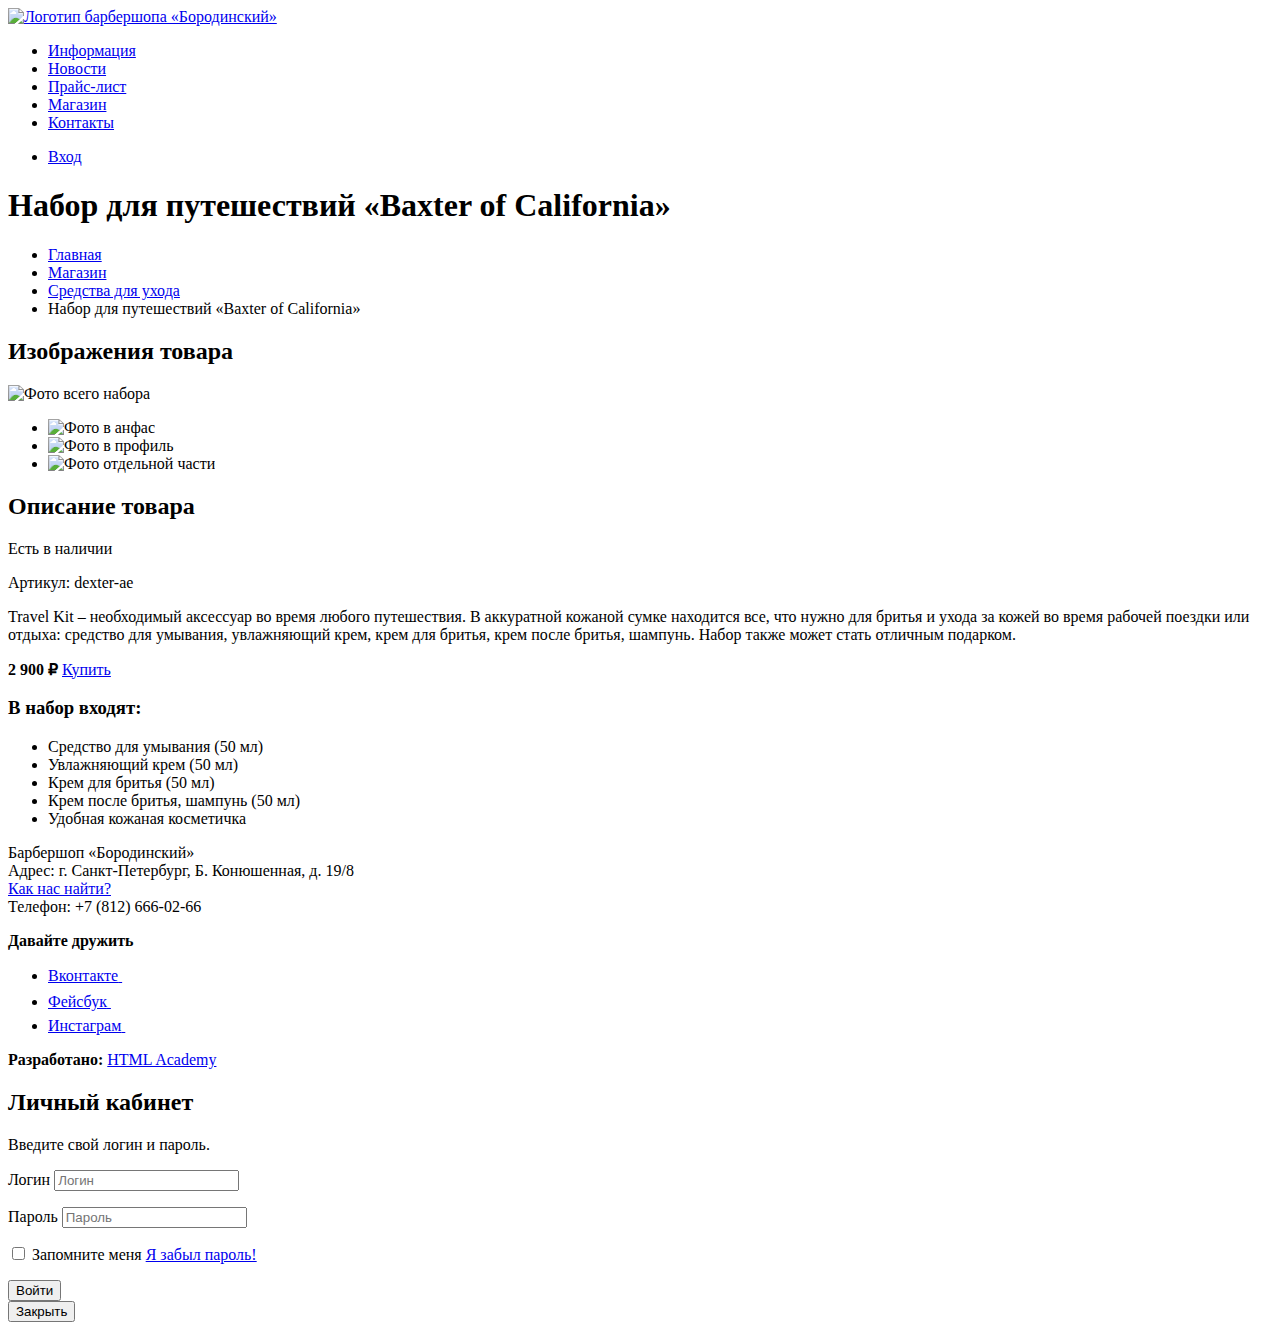
==== catalog-item.html @ 730edc93 "Add files" ====
<!DOCTYPE html>
<html lang="ru">
<head>
	<meta charset="UTF-8">
	<title>Барбершоп «Бородинский»</title>
  <link rel="stylesheet" href="https://fonts.googleapis.com/css?family=PT+Sans+Narrow:400,700&amp;subset=latin,cyrillic">
  <link rel="stylesheet" href="css/normalize.css">
  <link rel="stylesheet" href="css/style.css">
</head>
<body class="inner-page">
	<header class="main-header">
      <nav class="main-navigation container">
        <a class="main-header-logo" href="index.html">
          <img src="img/inner-logo.svg" width="111" height="24" alt="Логотип барбершопа «Бородинский»">
        </a>
        <ul class="site-navigation">
          <li><a href="info.html">Информация</a></li>
          <li><a href="news.html">Новости</a></li>
          <li><a href="price.html">Прайс-лист</a></li>
           <li class="site-navigation-current"><a href="catalog.html">Магазин</a></li>
          <li><a href="contacts.html">Контакты</a></li>
        </ul>
        <ul class="user-navigation">
          <li><a href="login.html" class="login-link">Вход</a></li>
        </ul>
      </nav>
    </header>
    <main class="container">
    	<h1 class="page-title">Набор для путешествий «Baxter of California»</h1>
      	<ul class="breadcrumbs">
        	<li><a href="index.html">Главная</a></li>
        	<li><a href="catalog.html">Магазин</a></li>
        	<li><a href="#">Средства для ухода</a></li>
        	<li class="breadcrumbs-current">Набор для путешествий «Baxter of California»</li>
      	</ul>
        <div class="catalog-columns">
      	 <section class="products-photos">
      		  <h2 class="visually-hidden">Изображения товара</h2>
      		  <p class="product-photo-full">
          		  <img src="img/product-big.jpg" width="460" height="498" alt="Фото всего набора">
        	  </p>
        	  <ul class="product-photo-preview">
          		  <li><img src="img/product-small-1.jpg" width="140" height="149" alt="Фото в анфас"></li>
          		  <li><img src="img/product-small-2.jpg" width="140" height="149" alt="Фото в профиль"></li>
          		  <li><img src="img/product-small-3.jpg" width="140" height="149" alt="Фото отдельной части"></li>
        	  </ul>
      	 </section>
      	 <section class="product-info">
        	 <h2 class="visually-hidden">Описание товара</h2>
            <div class="product-description">
        	   <p class="product-availability">Есть в наличии</p>
        	   <p class="product-article">Артикул: dexter-ae</p>
            </div> 
        	 <p class="product-text">Travel Kit – необходимый аксессуар во время любого путешествия. В аккуратной кожаной сумке находится все, что нужно для бритья и ухода за кожей во время рабочей поездки или отдыха: средство для умывания, увлажняющий крем, крем для бритья, крем после бритья, шампунь. Набор также может стать отличным подарком.</p>
        	 <p class="product-price">
          		<b>2 900 ₽</b>
          		<a class="button" href="#">Купить</a>
        	 </p>
        	 <h3>В набор входят:</h3>
        	 <ul>
          		  <li>Средство для умывания (50 мл)</li>
          		  <li>Увлажняющий крем (50 мл)</li>
          		  <li>Крем для бритья (50 мл)</li>
          		  <li>Крем после бритья, шампунь (50 мл)</li>
          		  <li>Удобная кожаная косметичка</li>
        	 </ul>
         </section>
         </div>
    </main>
    <footer class="main-footer">
      <div class="container">
    	  <p class="footer-contacts">
        	Барбершоп «Бородинский»<br>
        	Адрес: г. Санкт-Петербург, Б. Конюшенная, д. 19/8<br>
        	 <a href="map.html">Как нас найти?</a><br>
        	Телефон: +7 (812) 666-02-66
        </p>
      	<div class="footer-social">
        <b>Давайте дружить</b>
        <ul>
          <li>
            <a href="#" class="social-button">
              <span class="visually-hidden">Вконтакте</span>
              <svg xmlns="http://www.w3.org/2000/svg" width="27" height="15" viewBox="0 0 26.14 14.91">
                      <path d="M26 13.47l-.09-.17a13.55 13.55 0 0 0-2.6-3q-.87-.83-1.1-1.12A1 1 0 0 1 22 8a10.27 10.27 0 0 1 1.22-1.78l.88-1.16q2.35-3.13 2-4L26 .94a.8.8 0 0 0-.4-.22 2.14 2.14 0 0 0-.87 0h-3.92a.51.51 0 0 0-.27 0h-.3a.6.6 0 0 0-.15.14.93.93 0 0 0-.14.24 22.22 22.22 0 0 1-1.46 3.06q-.5.84-.93 1.46a7 7 0 0 1-.71.91 4.94 4.94 0 0 1-.52.47q-.23.18-.35.15l-.23-.05a.9.9 0 0 1-.31-.33 1.49 1.49 0 0 1-.16-.53v-.55-.65-.57-1.12-1-.75a3.14 3.14 0 0 0 0-.62 2.12 2.12 0 0 0-.14-.44.73.73 0 0 0-.28-.33 1.57 1.57 0 0 0-.46-.18A9 9 0 0 0 12.57 0a8.93 8.93 0 0 0-3.25.33 1.83 1.83 0 0 0-.52.41q-.25.3-.07.33a1.67 1.67 0 0 1 1.16.59l.08.16a2.6 2.6 0 0 1 .19.63 6.32 6.32 0 0 1 .12 1 10.59 10.59 0 0 1 0 1.7q-.07.71-.13 1.1a2.21 2.21 0 0 1-.18.64 2.69 2.69 0 0 1-.16.3l-.07.07a1 1 0 0 1-.37.07.86.86 0 0 1-.46-.19 3.27 3.27 0 0 1-.56-.52 7 7 0 0 1-.66-.93q-.37-.6-.76-1.42l-.22-.39q-.2-.38-.56-1.11t-.62-1.43A.9.9 0 0 0 5.2.9h-.07a.93.93 0 0 0-.22-.16A1.44 1.44 0 0 0 4.6.65L.87.68A1 1 0 0 0 .1.94L0 1a.44.44 0 0 0 0 .22 1.08 1.08 0 0 0 .08.37Q.9 3.53 1.86 5.31t1.66 2.87Q4.23 9.27 5 10.24t1 1.24l.37.41.34.33a8.06 8.06 0 0 0 1 .78 16.34 16.34 0 0 0 1.4.9 7.6 7.6 0 0 0 1.79.72 6.19 6.19 0 0 0 2 .22h1.57a1.08 1.08 0 0 0 .72-.3l.05-.07a.9.9 0 0 0 .1-.25 1.38 1.38 0 0 0 0-.37 4.48 4.48 0 0 1 .09-1.05 2.77 2.77 0 0 1 .23-.71 1.74 1.74 0 0 1 .29-.4 1.19 1.19 0 0 1 .23-.2h.11a.86.86 0 0 1 .77.21 4.52 4.52 0 0 1 .83.79q.39.47.93 1.05a6.41 6.41 0 0 0 1 .87l.27.16a3.31 3.31 0 0 0 .71.3 1.53 1.53 0 0 0 .76.07l3.48-.05a1.58 1.58 0 0 0 .8-.17.68.68 0 0 0 .34-.37 1.06 1.06 0 0 0 0-.46 1.71 1.71 0 0 0-.1-.36z" fill="#fff">
                      </path>
                  </svg>
            </a>
          </li>
          <li>
            <a href="#" class="social-button">
              <span class="visually-hidden">Фейсбук</span>
              <svg xmlns="http://www.w3.org/2000/svg" width="19" height="22" viewBox="0 0 10.15 21.74">
                      <path d="M3.34 1.12A4.77 4.77 0 0 1 6.53 0h3.61v3.81H7.81a1.07 1.07 0 0 0-1.09.83v2.55h3.42c-.08 1.23-.24 2.45-.41 3.67h-3v10.87H2.21V10.86H0V7.21h2.19V3.66a3.83 3.83 0 0 1 1.15-2.54z" fill="#fff">
                      </path>
                  </svg>
            </a>
          </li>
          <li>
            <a href="#" class="social-button">
              <span class="visually-hidden">Инстаграм</span>
              <svg xmlns="http://www.w3.org/2000/svg" width="20" height="20" viewBox="0 0 20 20">
                      <path d="M18 0H2a2 2 0 0 0-2 2v16a2 2 0 0 0 2 2h16a2 2 0 0 0 2-2V2a2 2 0 0 0-2-2zm-8 6a4 4 0 1 1-4 4 4 4 0 0 1 4-4zM2.5 18a.47.47 0 0 1-.5-.5V9h2.1a3.4 3.4 0 0 0-.1 1 6 6 0 1 0 12 0 3.4 3.4 0 0 0-.1-1H18v8.5a.47.47 0 0 1-.5.5zM18 4.5a.47.47 0 0 1-.5.5h-2a.47.47 0 0 1-.5-.5v-2a.47.47 0 0 1 .5-.5h2a.47.47 0 0 1 .5.5z" fill="#fff">
                      </path>
                  </svg>
            </a>
          </li>
        </ul>
      </div>
      	 <p class="footer-copyright">
        	 <b>Разработано:</b> 
        	 <a class="button" href="https://htmlacademy.ru">HTML Academy</a>
      	 </p>
      </div>  
    </footer>
    <section class="modal modal-login">
    	<h2>Личный кабинет</h2>
      <p>Введите свой логин и пароль.</p>
      <form class="login-form" action="https://echo.htmlacademy.ru" method="post">
        <p>
          <label class="visually-hidden" for="user-login">Логин</label>
          <input class="login-icon-user" id="user-login" type="text" name="login" placeholder="Логин">
        </p>
        <p>
          <label class="visually-hidden" for="user-password">Пароль</label>
          <input class="login-icon-password" id="user-password" type="password" name="password" placeholder="Пароль">
        </p>
        <p class="login-password-info">
          <label class="login-checkbox">
            <input type="checkbox" name="remember" class="visually-hidden">
            <span class="checkbox-indicator"></span>
        Запомните меня
          </label>
          <a class="restore" href="#">Я забыл пароль!</a>
        </p>
        <button class="button" type="submit">Войти</button>
      </form>
      <button class="modal-close" type="button">Закрыть</button>
    </section>
</body>
</html>
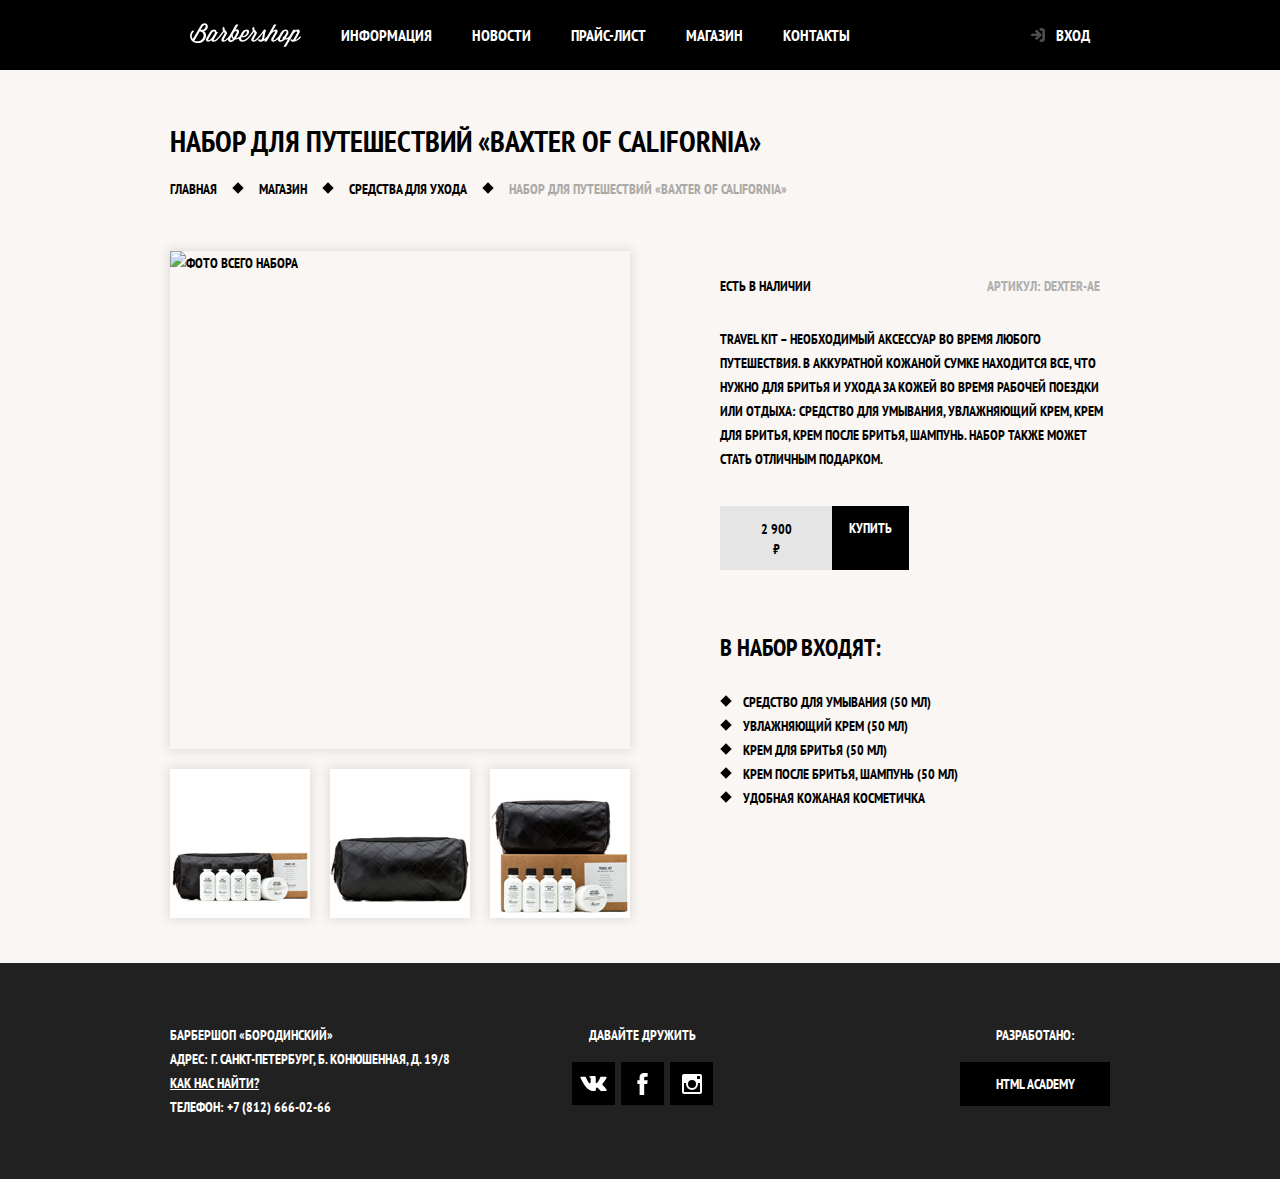
==== commit 09c18525: "234" ====
--- a/catalog-item.html
+++ b/catalog-item.html
@@ -4,14 +4,14 @@
 	<meta charset="UTF-8">
 	<title>Барбершоп «Бородинский»</title>
   <link rel="stylesheet" href="https://fonts.googleapis.com/css?family=PT+Sans+Narrow:400,700&amp;subset=latin,cyrillic">
-  <link rel="stylesheet" href="css/normalize.css">
-  <link rel="stylesheet" href="css/style.css">
+  <link rel="stylesheet" href="normalize.css">
+  <link rel="stylesheet" href="style.css">
 </head>
 <body class="inner-page">
 	<header class="main-header">
       <nav class="main-navigation container">
         <a class="main-header-logo" href="index.html">
-          <img src="img/inner-logo.svg" width="111" height="24" alt="Логотип барбершопа «Бородинский»">
+          <img src="inner-logo.svg" width="111" height="24" alt="Логотип барбершопа «Бородинский»">
         </a>
         <ul class="site-navigation">
           <li><a href="info.html">Информация</a></li>
@@ -40,9 +40,9 @@
           		  <img src="img/product-big.jpg" width="460" height="498" alt="Фото всего набора">
         	  </p>
         	  <ul class="product-photo-preview">
-          		  <li><img src="img/product-small-1.jpg" width="140" height="149" alt="Фото в анфас"></li>
-          		  <li><img src="img/product-small-2.jpg" width="140" height="149" alt="Фото в профиль"></li>
-          		  <li><img src="img/product-small-3.jpg" width="140" height="149" alt="Фото отдельной части"></li>
+          		  <li><img src="product-small-1.jpg" width="140" height="149" alt="Фото в анфас"></li>
+          		  <li><img src="product-small-2.jpg" width="140" height="149" alt="Фото в профиль"></li>
+          		  <li><img src="product-small-3.jpg" width="140" height="149" alt="Фото отдельной части"></li>
         	  </ul>
       	 </section>
       	 <section class="product-info">
@@ -138,4 +138,4 @@
       <button class="modal-close" type="button">Закрыть</button>
     </section>
 </body>
-</html>+</html>
--- a/style.css
+++ b/style.css
@@ -0,0 +1,968 @@
+body {
+	min-width: 960px;
+	margin: 0;
+	padding: 0;
+
+	font-family: "PT Sans Narrow", Arial, sans-serif;
+	font-size: 14px;
+	line-height: 24px;
+	font-weight: 700;
+	color: #ffffff;
+	text-transform: uppercase;
+
+	background-color: #000000;
+	background-image: url("background.jpg");
+	background-position: top center;
+	background-repeat: no-repeat;
+}
+
+.container {
+	width: 940px;
+	margin: 0 auto;
+	padding: 0 10px;
+}
+
+.main-header {
+	margin-bottom: 75px;
+}
+
+.inner-page {
+	color: #000000;
+
+	background-color: #f9f6f3;
+	background-image: url("../img/pattern-light.jpg");
+	background-position: 0 0;
+	background-repeat: repeat;
+}
+
+.inner-page .main-header {
+	margin-bottom: 50px;
+
+	background-color: #000000;
+}
+
+.inner-page .main-header-logo {
+	order: 0;
+
+	width: 111px;
+	height: 24px;
+	padding: 23px 20px;
+}
+
+.inner-page .main-navigation {
+	align-items: flex-start;
+	flex-direction: row;
+}
+
+.inner-page .user-navigation {
+	margin-left: auto;
+}
+
+.inner-page .main-footer {
+	margin-top: 45px;
+}
+
+.page-title {
+	margin: 0 0 15px 0;
+	padding: 0;
+
+	font-size: 30px;
+	line-height: 42px;
+}
+
+.breadcrumbs {
+	display: flex;
+	flex-wrap: wrap;
+	justify-content: flex-start;
+	padding: 0;
+	margin: 0 0 50px 0;
+	list-style: none;
+}
+
+.breadcrumbs li {
+	position: relative;
+
+	margin-right: 42px;
+}
+
+.breadcrumbs li:after {
+	content: "";
+
+	position: absolute;
+	top: 7px;
+	right: -25px;
+	transform: rotate(45deg);
+
+	width: 8px;
+	height: 8px;
+
+	background-color: #000000;
+}
+
+.breadcrumbs li:last-child {
+  	margin-right: 0;
+}
+
+.breadcrumbs a {
+	color: #000000;
+}
+
+.breadcrumbs a:hover,
+.breadcrumbs a:focus {
+	text-decoration: underline;
+}
+
+.breadcrumbs-current {
+	color: #aba9a7;
+}
+
+.breadcrumbs-current::after {
+  	display: none;
+}
+
+.filters {
+	width: 180px;
+}
+
+.filter fieldset {
+	padding: 0;
+	margin: 0;
+	margin-bottom: 30px;
+
+	border: none;
+}
+
+.filter fieldset:first-child {
+  	margin-bottom: 35px;
+}
+
+.filter legend {
+	margin-bottom: 26px;
+
+	font-size: 24px;
+	line-height: 30px;
+}
+
+.filter ul {
+	padding: 0;
+	margin: 0;
+
+	list-style: none;
+	line-height: 18px;
+}
+
+.filter-input:hover + label,
+.filter-input:focus + label {
+	color: #663d15;
+}
+
+.filter-input:disabled + label {
+	color: #000000;
+
+	opacity: 0.5;
+}
+
+.filter-input-checkbox + label::before {
+  	content: "";
+  	position: absolute;
+  	left: -42px;
+  	top: 0;
+
+  	width: 16px;
+  	height: 16px;
+
+  	border: 2px solid #000000;
+}
+
+.filter-input-checkbox:checked + label::after {
+  	content: "";
+
+  	position: absolute;
+  	top: 4px;
+  	left: -38px;
+
+  	width: 12px;
+  	height: 12px;
+
+  	background-image: url("../img/cross.svg");
+  	background-repeat: no-repeat;
+  	background-position: 0 0;
+}
+
+.filter-input-radio + label::before {
+  	content: "";
+
+  	position: absolute;
+  	left: -42px;
+  	top: -1px;
+
+  	width: 16px;
+  	height: 16px;
+  
+  	border: 2px solid #000000;
+  	border-radius: 50%;
+}
+
+.filter-input-radio:checked + label::after {
+  	content: "";
+
+ 	position: absolute;
+ 	top: 5px;
+ 	left: -36px;
+
+  	width: 8px;
+  	height: 8px;
+
+  	background-color: #000000;
+  	border-radius: 50%;
+}
+
+.filter-option {
+	margin-bottom: 19px;
+	padding-left: 45px;
+}
+
+.filter-option label {
+	position: relative;
+
+	display: block;
+
+	cursor: pointer;
+  	user-select: none;
+}
+
+.catalog {
+	width: 700px;
+}
+
+.catalog-columns {
+	display: flex;
+	justify-content: space-between;
+}
+
+.catalog-list {
+	display: flex;
+	flex-wrap: wrap;
+	margin: 0;
+	padding: 0;
+	margin-bottom: 25px;
+
+	list-style: none;
+}
+
+.catalog-item {
+	width: 220px;
+	margin-bottom: 20px;
+	margin-right: 20px;
+
+	background-color: #f8f8f8;
+	box-shadow: 0 0 10px rgba(0, 0, 0, 0.1);
+}
+
+.catalog-item:nth-child(3n) {
+  margin-right: 0;
+}
+
+.catalog-item:hover {
+	box-shadow: 0 0 10px rgba(0, 0, 0, 0.2);
+}
+
+.catalog-item a {
+	display: flex;
+
+	color: #000000;
+}
+
+.catalog-item h3 {
+	order: 1;
+	margin: 17px 15px 12px 17px;
+
+	font-size: 14px;
+	line-height: 18px;
+}
+
+.catalog-category {
+	display: block;
+
+	text-transform: none;
+}
+
+.catalog-item-image {
+	width: 220px;
+	height: 165px;
+	margin: 0;
+}
+
+.catalog-item-price {
+	display: flex;
+	margin: 15px;
+	margin-top: 0;
+}
+
+.catalog-item-price b {
+	width: 112px;
+	padding: 13px 25px 11px;
+
+	text-align: center;
+	font-size: 14px;
+	line-height: 20px;
+
+	background-color: #e5e5e5;
+}
+
+.catalog-item-price .button {
+	width: 50px;
+	padding: 13px 18px 11px;
+	margin-right: 0;
+
+	line-height: 20px;
+	color: #ffffff;
+}
+
+.pagination-list {
+	display: flex;
+	flex-wrap: wrap;
+
+	margin: 0;
+	padding: 0;
+
+	list-style: none;
+}
+
+.pagination-item {
+	margin-right: 5px;
+}
+
+.pagination-item:last-child {
+  	margin-right: 0;
+}
+
+.pagination-item a {
+	display: block;
+	padding: 10px 19px;
+
+	color: #ffffff;
+
+	background-color: #000000;
+}
+
+.pagination-item a:hover,
+.pagination-item a:focus,
+.pagination-item a:active {
+  	background-color: #663d15;
+}
+
+.pagination-item-current a {
+  	color: #000000;
+
+  	background-color: #ffffff;
+}
+
+.pagination-item-current a:hover,
+.pagination-item-current a:focus,
+.pagination-item-current a:active {
+  	color: #000000;
+
+  	background-color: #ffffff;
+}
+
+.product-photos {
+	width: 460px;
+}
+
+.product-photo-preview {
+	display: flex;
+	padding: 0;
+	margin: 0;
+
+	list-style: none;
+}
+
+.product-photo-preview li {
+	width: 140px;
+	height: 149px;
+	margin-right: 20px;
+}
+
+.product-photo-preview li:nth-child(3n) {
+  	margin-right: 0;
+}
+
+.product-photo-full {
+	width: 460px;
+	height: 498px;
+	margin: 0;
+	margin-bottom: 20px;
+}
+
+.product-description {
+	display: flex;
+	justify-content: space-between;
+	padding-right: 10px;
+	margin-bottom: 29px;
+}
+
+.product-description p {
+	width: 200px;
+}
+
+.product-photo-full,
+.product-photo-preview li {
+	box-shadow: 0 0 10px 2px rgba(0, 0, 0, 0.1);
+}
+
+.product-article {
+	text-align: right;
+	color: #aeaeae;
+}
+
+.product-info .product-price {
+	display: flex;
+	margin-bottom: 63px;
+}
+
+.product-price b {
+	width: 112px;
+	padding: 13px 36px 11px 36px;
+	line-height: 20px;
+	text-align: center;
+
+	background-color: #e5e5e5;
+
+	box-sizing: border-box;
+}
+
+.product-price .button {
+	padding-left: 17px;
+	padding-right: 17px;
+}
+
+.product-info {
+	width: 390px;
+	padding-top: 23px;
+}
+
+.product-info h3 {
+	margin: 0;
+	margin-bottom: 27px;
+
+	font-size: 24px;
+	line-height: 30px;
+}
+
+.product-info p {
+	margin: 0;
+}
+
+.product-info .product-text {
+	margin-bottom: 35px;
+}
+
+.product-info ul {
+	margin: 0;
+	padding: 0;
+
+	list-style: none;
+}
+
+.product-info li {
+	position: relative;
+
+	padding-left: 23px;
+}
+
+.product-info li::before {
+  	content: "";
+
+  	position: absolute;
+  	top: 7px;
+  	left: 2px;
+	
+	width: 8px;
+	height: 8px;
+
+	background-color: #000000;
+
+	transform: rotate(45deg);
+}
+
+a {
+	text-decoration: none;
+}
+
+img {
+	max-width: 100%;
+	height: auto;
+}
+
+.visually-hidden:not(:focus):not(:active),
+input[type="checkbox"].visually-hidden,
+input[type="radio"].visually-hidden {
+  	position: absolute;
+
+  	width: 1px;
+  	height: 1px;
+  	margin: -1px;
+  	border: 0;
+  	padding: 0;
+
+  	white-space: nowrap;
+
+  	clip-path: inset(100%);
+  	clip: rect(0 0 0 0);
+  	overflow: hidden;
+}
+
+.main-navigation {
+	display: flex;
+	flex-direction: column;
+	align-items: center;
+
+	font-size: 16px;
+	color: #ffffff;
+	line-height: 20px;
+
+	background-color: transparent;
+}
+
+.main-header-logo {
+	order: 2;
+	width: 368px;
+  	height: 153px;
+}
+
+.main-navigation-wrapper {
+	width: 100%;
+	margin-bottom: 60px;
+
+	background-color: #000000;
+}
+
+.main-navigation-wrapper .container {
+	display: flex;
+	justify-content: space-between;
+}
+
+.site-navigation {
+	display: flex;
+	flex-wrap: wrap;
+	width: 620px;
+	margin: 0;
+	padding: 0;
+}
+
+.user-navigation {
+	display: flex;
+	max-width: 140px;
+	margin: 0;
+	padding: 0;
+}
+
+.site-navigation,
+.user-navigation {
+	list-style: none;
+}
+
+.site-navigation a,
+.user-navigation a {
+	display: block;
+	padding: 25px 20px;
+
+	vertical-align: center;
+	color: #ffffff;
+}
+
+.site-navigation a:hover,
+.site-navigation a:focus,
+.user-navigation a:hover,
+.user-navigation a:focus {
+	background-color: #242424;
+}
+
+.user-navigation .login-link {
+	position: relative;
+	padding-left: 50px;
+}
+
+.login-link:before {
+	content: "";
+
+	position: absolute;
+	top: 27px;
+	left: 24px;
+
+	width: 16px;
+	height: 18px;
+
+	background-image: url(login.svg);
+	background-repeat: no-repeat;
+	background-position: 0 0;
+
+	opacity: 0.3;
+}
+
+.login-link:hover::before,
+.login-link:focus::before,
+.login-link:active::before {
+  	opacity: 1;
+}
+
+.features {
+	margin-bottom: 80px;
+}
+
+.features-list {
+	display: flex;
+	justify-content: space-between;
+	margin: 0;
+	padding: 0;
+
+	list-style: none;
+}
+
+.feature-item {
+	width: 300px;
+
+	text-align: center;
+}
+
+.feature-item h3 {
+	position: relative;
+
+	margin: 0;
+	margin-bottom: 60px;
+
+	font-size: 30px;
+	line-height: 42px;
+}
+
+.feature-item h3::after {
+  	content: "";
+
+  	position: absolute;
+  	bottom: -30px;
+  	left: 50%;
+
+  	width: 20px;
+  	height: 20px;
+  	margin-left: -10px;
+
+  	background-color: #ffffff;
+
+  	transform: rotate(45deg);
+}
+
+.feature-item p {
+	margin: 0 10px;
+}
+
+.index-columns {
+	display: flex;
+	justify-content: space-between;
+	padding: 50px 80px;
+	margin-bottom: 35px;
+
+	color: #000000;
+
+	background-color: #f8f5f2;
+	background-image: url("line.png");
+	background-position: center;
+	background-repeat: no-repeat;
+}
+
+.index-columns h2 {
+	margin: 0 0 25px 0;
+
+	font-size: 30px;
+	line-height: 42px;
+}
+
+.news {
+	width: 380px;
+}
+
+.news-list {
+	margin: 0 0 25px 0;
+	padding: 0;
+
+	list-style: none;
+}
+
+.news-list time {
+	text-transform: none;
+}
+
+.news-item {
+	margin-bottom: 25px;
+}
+
+.news-item p {
+	margin: 0;
+}
+
+.gallery {
+	width: 300px;
+}
+
+.gallery-content {
+	height: 164px;
+	margin: 0;
+
+	background-color: #cccccc;
+	border: 7px solid #ffffff;
+}
+
+.gallery-content img {
+	width: 286px;
+	height: 164px;
+}
+
+.gallery-container {
+	position: relative;
+
+	height: 260px;
+}
+
+.gallery-button {
+	box-sizing: border-box;
+	position: absolute;
+	bottom: 0;
+
+	width: 140px;
+	margin: 0;
+}
+
+.gallery-button-back {
+	left: 0;
+}
+
+.gallery-button-next {
+	right: -15px;
+}
+
+.button {
+	display: inline-block;
+	padding: 10px 30px;
+	margin-right: 16px;
+
+	font: inherit;
+	text-align: center;
+	color: #ffffff;
+	vertical-align: middle;
+	text-transform: uppercase;
+
+	background-color: #000000;
+	border: none;	
+}
+
+.button:hover,
+.button:focus,
+.button:active {
+	background-color: #663d15;
+}
+
+.button.disabled,
+.button:disabled {
+  	cursor: default;
+  	opacity: 0.5;
+  	background-color: #000000;
+}
+
+.contacts {
+	width: 380px;
+}
+
+.contacts p {
+	margin: 0 0 25px 0;
+}
+
+.appointment {
+	width: 300px;
+}
+
+.appointment-info {
+	margin: 0 0 15px 0;
+}
+
+.appointment-form {
+	display: flex;
+	flex-wrap: wrap;
+	justify-content: space-between;
+}
+
+.appointment-item {
+	width: 140px;
+	margin: 0 0 10px 0;
+}
+
+.appointment-item label {
+	display: block;
+	margin: 0 0 9px 15px;
+}
+
+.appointment-item input {
+	box-sizing: border-box;
+	width: 140px;
+	padding: 8px 15px 7px 15px;
+
+	font: inherit;
+
+	border: 2px solid #000000;
+	background-color: transparent;
+}
+
+.appointment-item input:focus {
+	border-color: #663d15;
+}
+
+.appointment .button {
+	display: block;
+	width: 100%;
+	margin-top: 10px;
+	margin-right: 0; 
+}
+
+.main-footer {
+	margin-top: 65px;
+	padding: 60px 0;
+
+	color: #ffffff;
+
+	background-image: url("../img/pattern-dark.jpg");
+	background-color: #212121;
+	background-position: 0 0;
+	background-repeat: repeat;
+}
+
+.main-footer .container {
+	display: flex;
+}
+
+.footer-contacts {
+	margin: 0;
+	width: 320px;
+	margin-right: 80px;
+}
+
+.footer-contacts a {
+	color: #ffffff;
+	text-decoration: underline;
+}
+
+.footer-contacts a:hover,
+.footer-contacts a:focus {
+	text-decoration: none;
+}
+
+.footer-social {
+	text-align: center;
+	width: 145px;
+}
+
+.footer-social ul {
+	display: flex;
+	width: 141px;
+	flex-wrap: wrap;
+	justify-content: space-between;
+	margin: 0 auto;
+	padding: 0;
+
+	list-style: none;
+}
+
+.footer-social b {
+	display: block;
+	margin-bottom: 15px;
+}
+
+.social-button {
+	display: flex;
+	align-items: center;
+	justify-content: center;
+	width: 43px;
+	height: 43px;
+
+	color: #ffffff;
+
+	background-color: #000000;
+}
+
+.social-button:hover,
+.social-button:focus {
+  	background-color: #ffffff;
+}
+
+.social-button:hover path,
+.social-button:focus path {
+  	fill: #000000;
+}
+
+.footer-copyright {
+	width: 150px;
+	margin: 0;
+	margin-left: auto;
+
+	text-align: center;
+}
+
+.footer-copyright b {
+  	display: block;
+  	margin-bottom: 15px;
+}
+
+.footer-copyright .button {
+  	display: block;
+  	margin-right: 0;
+}
+
+.footer-copyright .button:hover,
+.footer-copyright .button:focus {
+	color: #000000;
+
+	background-color: #ffffff;
+}
+
+.modal {
+	display: none;
+
+	color: #000000;
+
+	background-color: #f8f3f0;
+	background-image: url("../img/pattern-light.jpg");
+	background-position: 0 0;
+	background-repeat: repeat;
+}
+
+.modal h2 {
+	font-size: 30px;
+	line-height: 42px;
+}
+
+.login-form input[type="text"],
+.login-form input[type="password"] {
+	font: inherit;
+	color: #000000;
+	text-transform: uppercase;
+
+	background-color: #f9f6f3;
+	border: 2px solid #000000;
+}
+
+.login-form input:focus {
+	border-color: #663d15;
+}
+
+.login-password-info label:hover,
+.login-password-info label:focus {
+	color: #663d15;
+}
+
+.restore {
+	color: #000000;
+	text-decoration: underline;
+}
+
+.restore:hover,
+.restore:focus {
+	text-decoration: none;
+}
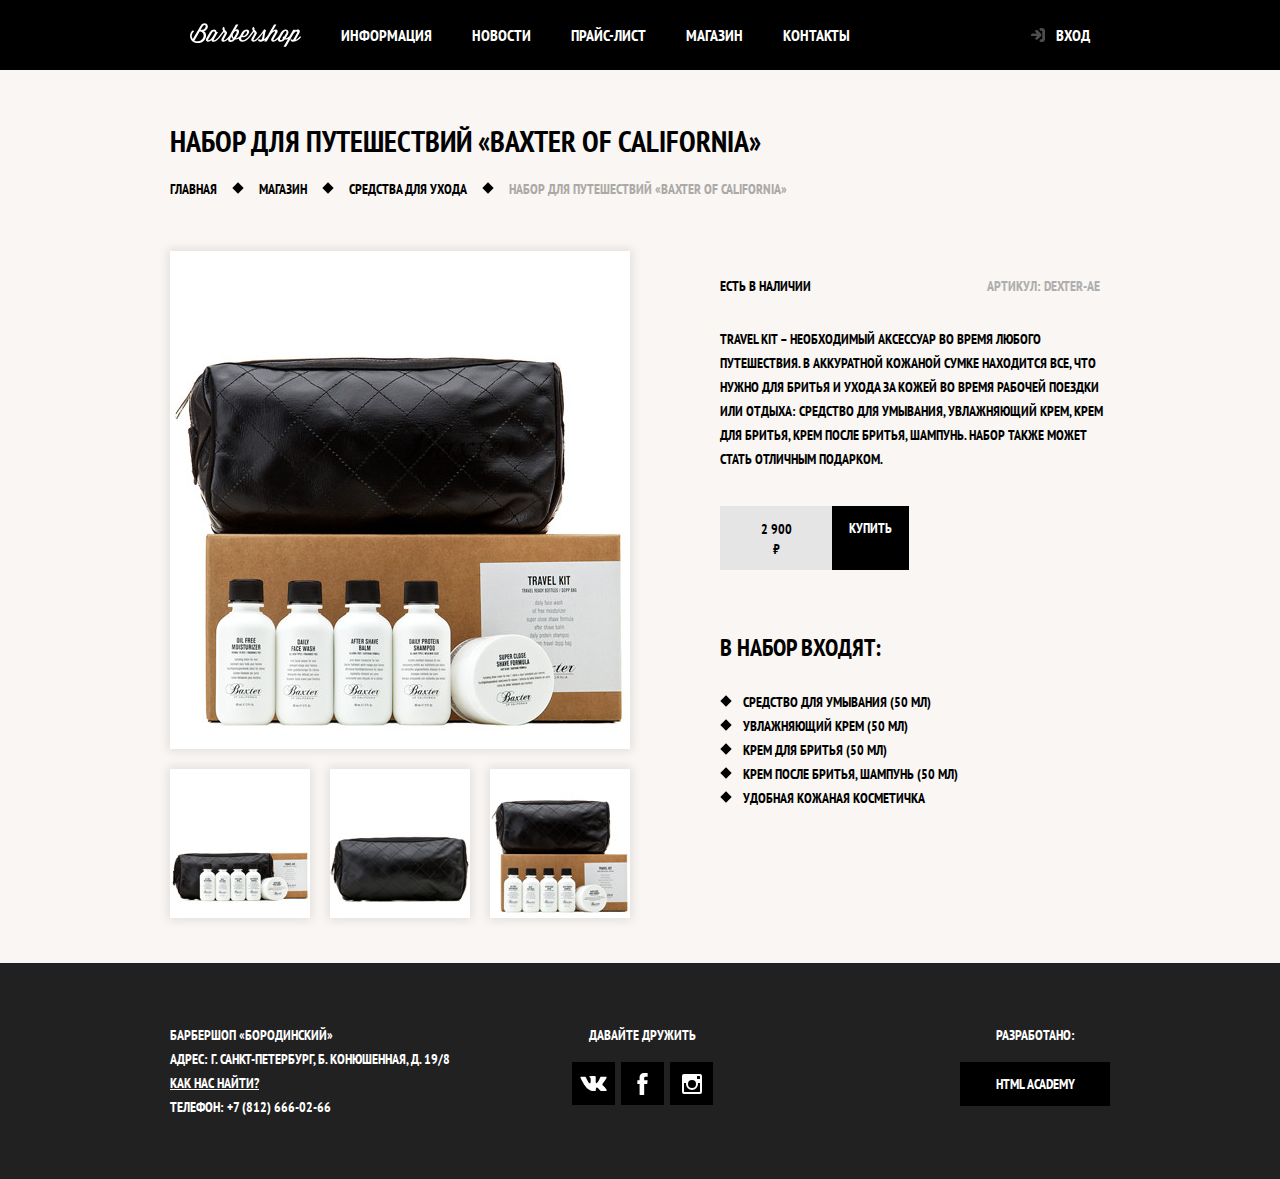
==== commit 4416881d: "Update catalog-item.html" ====
--- a/catalog-item.html
+++ b/catalog-item.html
@@ -37,7 +37,7 @@
       	 <section class="products-photos">
       		  <h2 class="visually-hidden">Изображения товара</h2>
       		  <p class="product-photo-full">
-          		  <img src="img/product-big.jpg" width="460" height="498" alt="Фото всего набора">
+          		  <img src="product-big.jpg" width="460" height="498" alt="Фото всего набора">
         	  </p>
         	  <ul class="product-photo-preview">
           		  <li><img src="product-small-1.jpg" width="140" height="149" alt="Фото в анфас"></li>
